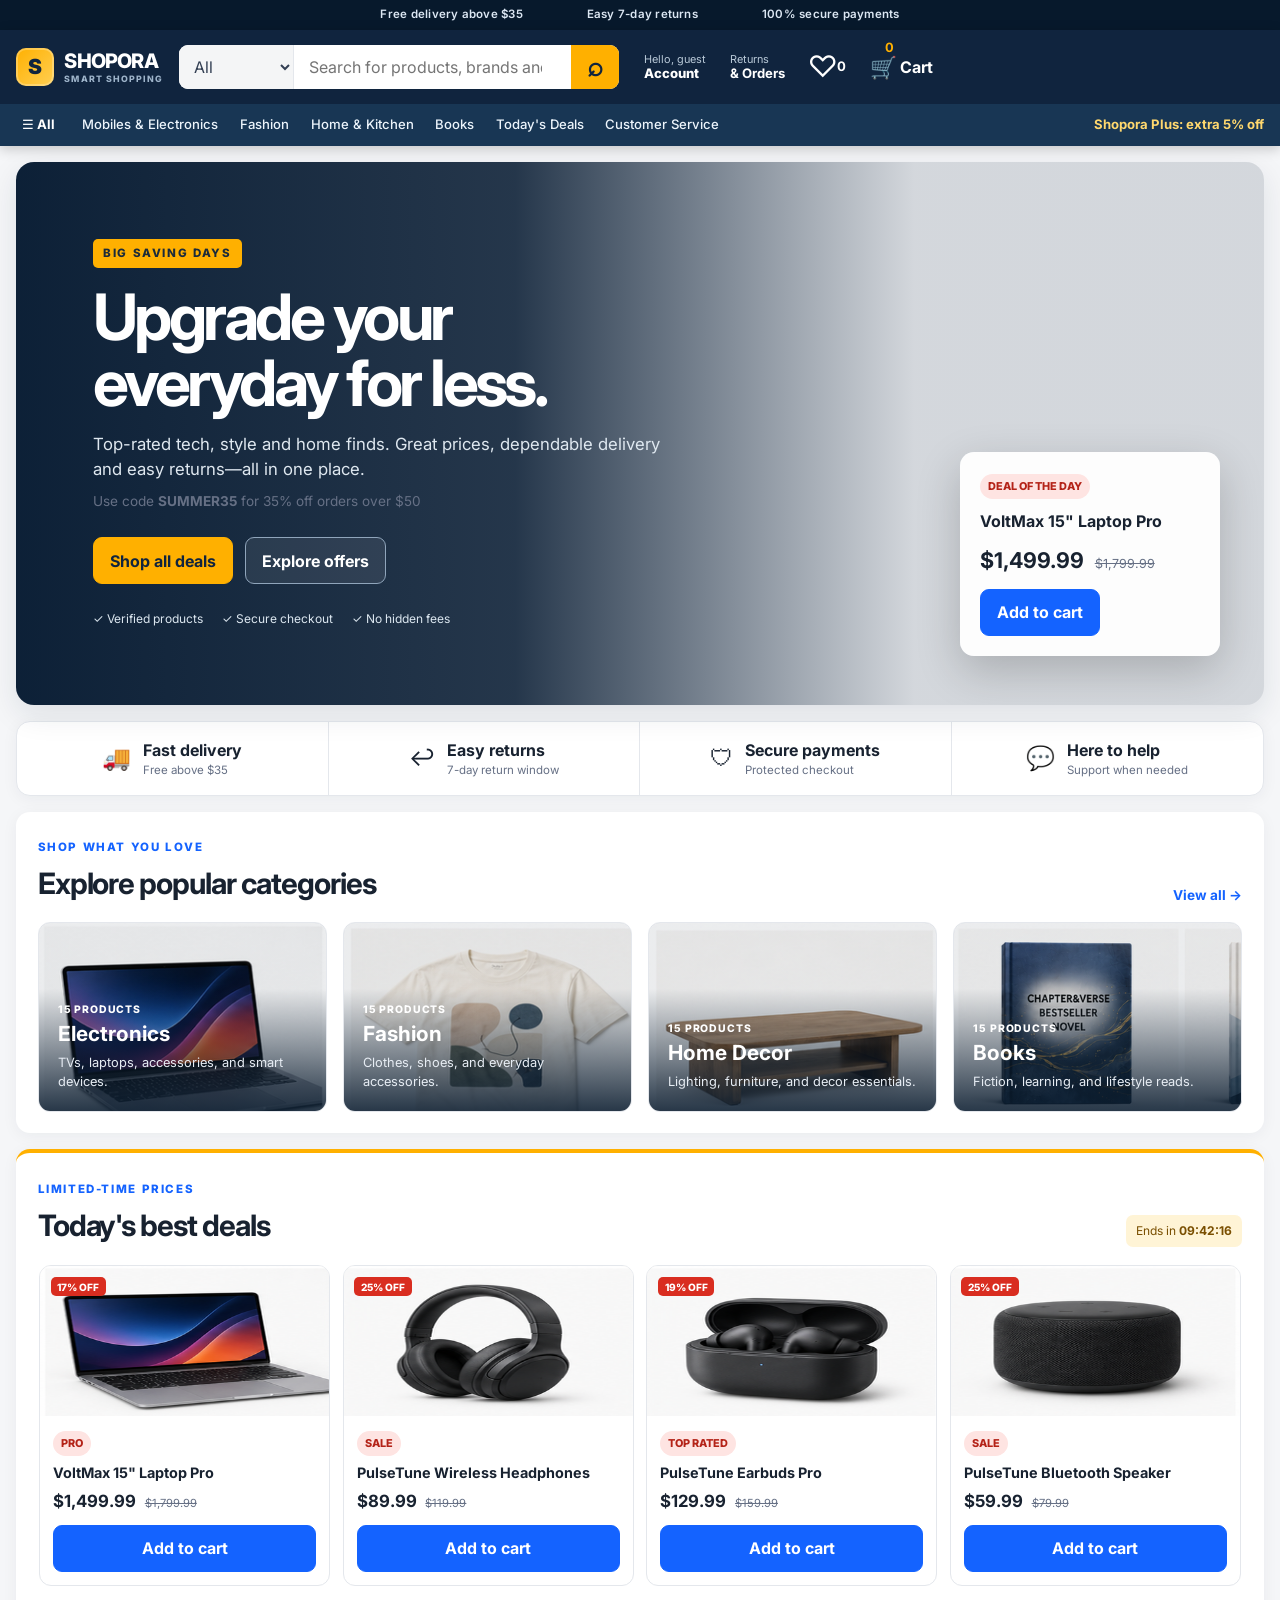
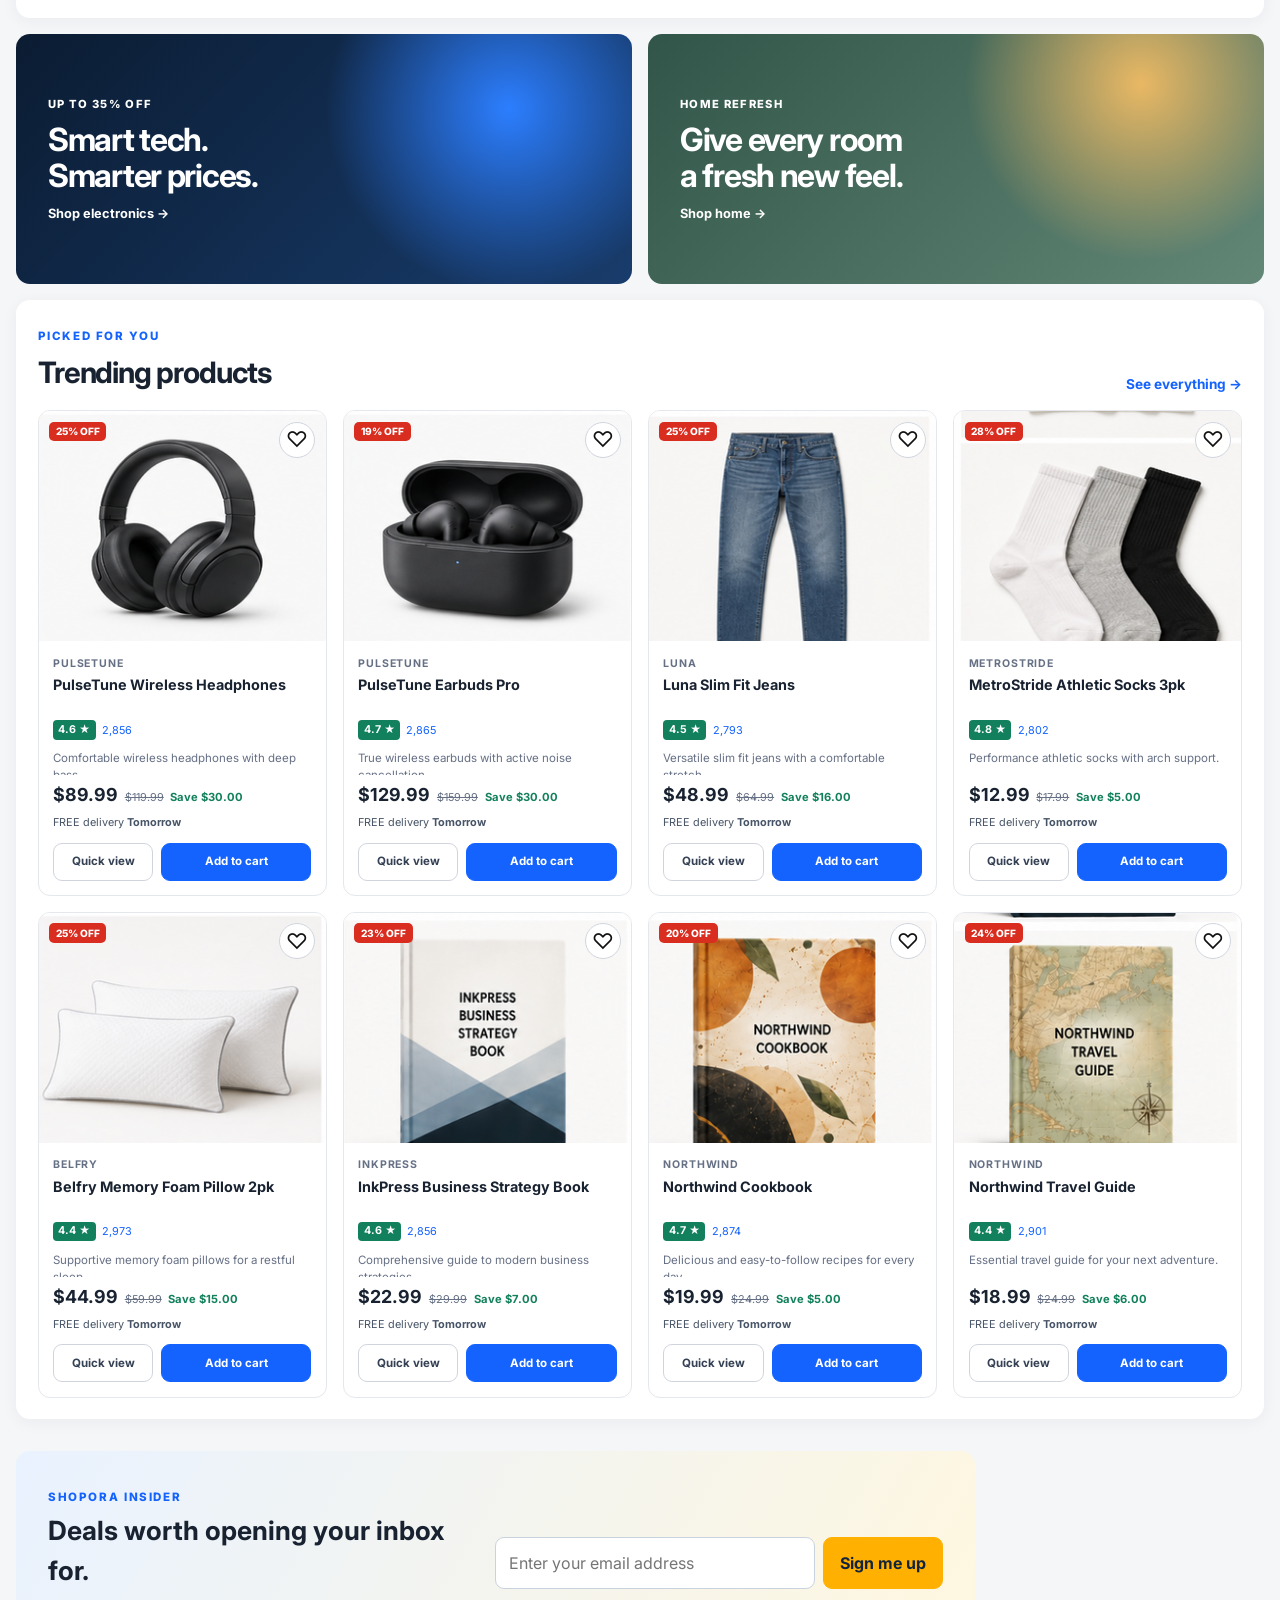
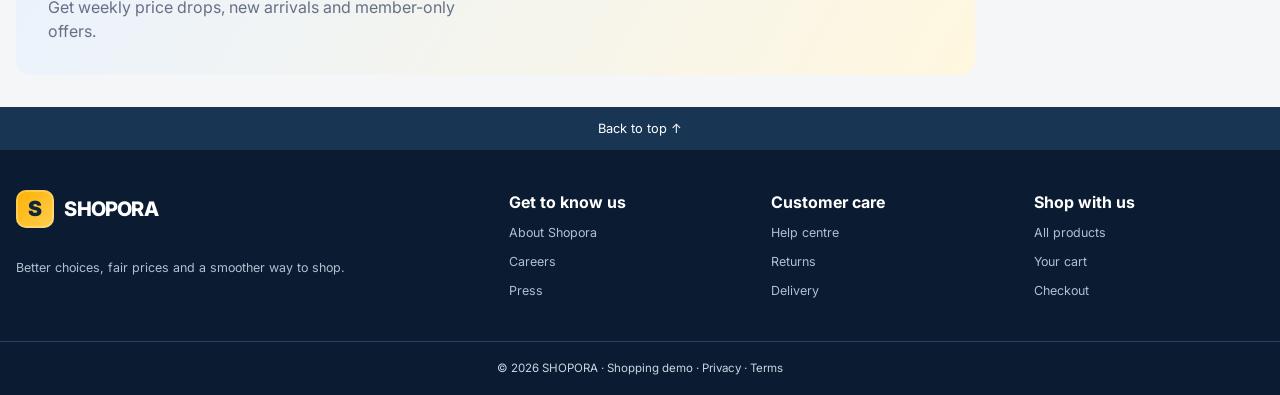
==== index.html @ 253cf6ca "Add scenario 5.4 — homepage wishlist icon says 3, real destination is empty Reuses the real, existin" ====
<!doctype html>
<html lang="en">

<head>
  <meta charset="UTF-8" />
  <meta name="viewport" content="width=device-width, initial-scale=1.0" />
  <meta name="theme-color" content="#10243e" />
  <title>SHOPORA | Everything you need, delivered</title>
  <meta name="description"
    content="Shop electronics, fashion, home essentials and books at SHOPORA with fast delivery and secure checkout." />
  <link rel="preconnect" href="https://fonts.googleapis.com" />
  <link rel="preconnect" href="https://fonts.gstatic.com" crossorigin />
  <link href="https://fonts.googleapis.com/css2?family=Inter:wght@400;500;600;700;800&display=swap" rel="stylesheet" />
  <link rel="stylesheet" href="./styles.css?v=21" />
  <link rel="icon" type="image/svg+xml" href="./favicon.svg">
</head>

<body data-page-type="homepage">
  <a class="skip-link" href="#mainContent">Skip to content</a>
  <div class="announcement"><span>Free delivery above $35</span><span>Easy 7-day returns</span><span>100% secure
      payments</span></div>
  <header class="site-header">
    <div class="nav-shell">
      <a class="brand" href="./index.html" aria-label="SHOPORA home"><span
          class="brand-mark">S</span><span>SHOPORA<small>smart shopping</small></span></a>
      <form class="searchbar" id="searchForm" role="search"><select aria-label="Search category" id="headerCategory">
          <option value="all">All</option>
          <option value="electronics">Electronics</option>
          <option value="fashion">Fashion</option>
          <option value="home">Home</option>
          <option value="books">Books</option>
        </select><input id="headerSearch" type="search" placeholder="Search for products, brands and more"
          aria-label="Search products" /><button type="submit" aria-label="Submit search">⌕</button></form>
      <nav class="account-nav" aria-label="Account links"><a href="./account.html" class="account-chip"
          data-identity-state="guest"><span class="greeting">Hello, guest</span><strong
            class="account-label">Account</strong></a><a href="./orders.html"><span>Returns</span><strong>&
            Orders</strong></a><a class="wishlist-link" href="./category.html"><span>♡</span><strong
            data-wishlist-count>0</strong></a><a class="cart-link" href="./cart.html"><span
            class="cart-glyph">🛒</span><strong data-cart-count>0</strong><b>Cart</b></a></nav>
    </div>
    <div class="dept-rail" aria-label="Department shortcuts"><button class="mobile-menu-button" type="button"
        aria-expanded="false">☰ All</button><a href="./category.html?category=electronics">Mobiles & Electronics</a><a
        href="./category.html?category=fashion">Fashion</a><a href="./category.html?category=home">Home & Kitchen</a><a
        href="./category.html?category=books">Books</a><a href="#best-deals">Today's Deals</a><a
        href="#services">Customer Service</a><span class="rail-offer" data-claim-scope="plus_members">Shopora Plus: extra 5% off</span></div>
  </header>
  <main id="mainContent">
    <section class="hero" data-claim-type="percentage" data-claim-percent="35" data-claim-code="SUMMER35"
      data-claim-min-spend="50">
      <div class="hero-copy"><span class="hero-offer">BIG SAVING DAYS</span>
        <h1>Upgrade your everyday for less.</h1>
        <p>Top-rated tech, style and home finds. Great prices, dependable delivery and easy returns—all in one place.
        </p>
        <p class="hero-promo-code" style="font-size:0.85rem;color:var(--muted);margin:-0.5rem 0 1rem;">Use code
          <strong>SUMMER35</strong> for 35% off orders over $50</p>
        <div class="hero-actions"><a class="button button-accent" href="./category.html">Shop all deals</a><a
            class="button button-ghost" href="#best-deals">Explore offers</a></div>
        <div class="hero-proof"><span>✓ Verified products</span><span>✓ Secure checkout</span><span>✓ No hidden
            fees</span></div>
      </div>
      <div class="hero-deal-card"><span class="deal-chip">Deal of the day</span>
        <p id="heroDealName">Loading…</p>
        <div><strong id="heroDealPrice"></strong><del id="heroDealOld"></del></div><button class="button button-primary"
          id="heroDealAdd">Add to cart</button>
      </div>
    </section>
    <section class="quick-benefits" id="services" aria-label="Shopping benefits">
      <article><span>🚚</span>
        <div><strong>Fast delivery</strong><small>Free above $35</small></div>
      </article>
      <article><span>↩</span>
        <div><strong>Easy returns</strong><small>7-day return window</small></div>
      </article>
      <article><span>🛡</span>
        <div><strong>Secure payments</strong><small>Protected checkout</small></div>
      </article>
      <article><span>💬</span>
        <div><strong>Here to help</strong><small>Support when needed</small></div>
      </article>
    </section>
    <section class="section category-section">
      <div class="section-heading">
        <div><span class="section-kicker">Shop what you love</span>
          <h2>Explore popular categories</h2>
        </div><a href="./category.html">View all →</a>
      </div>
      <div class="category-grid" id="categoryGrid"></div>
    </section>
    <section class="section deals-section" id="best-deals">
      <div class="section-heading">
        <div><span class="section-kicker">Limited-time prices</span>
          <h2>Today's best deals</h2>
        </div>
        <div class="countdown" data-deadline-timestamp="2026-08-30T00:00:00Z">Ends in <strong id="dealTimer" class="countdown-value">09:42:18</strong></div>
      </div>
      <div class="deal-strip" id="dealStrip"></div>
    </section>
    <section class="section promo-grid"><a class="promo-banner promo-tech"
        href="./category.html?category=electronics"><span>UP TO 35% OFF</span>
        <h2>Smart tech.<br />Smarter prices.</h2><b>Shop electronics →</b>
      </a><a class="promo-banner promo-home" href="./category.html?category=home"><span>HOME REFRESH</span>
        <h2>Give every room<br />a fresh new feel.</h2><b>Shop home →</b>
      </a></section>
    <section class="section">
      <div class="section-heading">
        <div><span class="section-kicker">Picked for you</span>
          <h2>Trending products</h2>
        </div><a href="./category.html">See everything →</a>
      </div>
      <div class="product-grid" id="featuredGrid"></div>
    </section>
    <section class="newsletter">
      <div><span class="section-kicker">SHOPORA INSIDER</span>
        <h2>Deals worth opening your inbox for.</h2>
        <p>Get weekly price drops, new arrivals and member-only offers.</p>
      </div>
      <form id="newsletterForm"><label class="sr-only" for="newsletterEmail">Email address</label><input
          id="newsletterEmail" type="email" required placeholder="Enter your email address" /><button
          class="button button-accent">Sign me up</button></form>
    </section>
  </main>
  <footer class="site-footer"><a class="back-top" href="#">Back to top ↑</a>
    <div class="footer-grid">
      <div><a class="brand footer-brand" href="./index.html"><span class="brand-mark">S</span><span>SHOPORA</span></a>
        <p>Better choices, fair prices and a smoother way to shop.</p>
      </div>
      <div><strong>Get to know us</strong><a href="#">About Shopora</a><a href="#">Careers</a><a href="#">Press</a>
      </div>
      <div><strong>Customer care</strong><a href="#">Help centre</a><a href="#">Returns</a><a href="#">Delivery</a>
      </div>
      <div><strong>Shop with us</strong><a href="./category.html">All products</a><a href="./cart.html">Your cart</a><a
          href="./checkout.html">Checkout</a></div>
    </div>
    <p class="footer-bottom">© 2026 SHOPORA · Shopping demo · Privacy · Terms</p>
  </footer>
  <template id="productCardTemplate">
    <article class="product-card">
      <div class="product-image">
        <div class="product-badge-row"><span class="discount-badge"></span><button class="wishlist-button" type="button"
            aria-label="Add to wishlist">♡</button></div>
      </div>
      <div class="product-body">
        <p class="product-brand"></p>
        <h3></h3>
        <div class="rating-line"><span class="stars"></span><span class="rating-count"></span></div>
        <p class="product-meta"></p>
        <div class="price-stack"><strong></strong><del></del><span></span></div>
        <p class="delivery-note">FREE delivery <b>Tomorrow</b></p>
        <div class="card-actions"><button class="button quick-view" type="button">Quick view</button><button
            class="button button-primary add-to-cart" type="button">Add to cart</button></div>
      </div>
    </article>
  </template>
  <div id="toastRegion" class="toast-region" aria-live="polite"></div>
  <div id="quickViewModal" class="modal" hidden></div>
  <script type="module" src="./app.js?v=24"></script>
  <script type="module" src="./demo_router.js?v=47"></script>
  <!-- AIORA JS Tag — coordination failure signal collector -->
  <script src="tag.js" data-client-id="shopora-prod" data-endpoint="/api/collect"
    data-sampling-rate="1.0" async></script>

</body>

</html>
---- styles.css ----
:root{--navy:#10243e;--navy-2:#183654;--ink:#182230;--muted:#667085;--blue:#1463ff;--blue-dark:#0c49c7;--accent:#ffb000;--accent-dark:#e69a00;--green:#12805c;--red:#d92d20;--surface:#fff;--soft:#f3f5f7;--line:#e4e7ec;--shadow:0 10px 30px rgba(16,36,62,.10);--radius:14px}*{box-sizing:border-box}html{scroll-behavior:smooth}body{margin:0;background:#f5f6f8;color:var(--ink);font-family:Inter,system-ui,sans-serif;line-height:1.5}body.modal-open{overflow:hidden}a{color:inherit;text-decoration:none}button,input,select{font:inherit}button,a{touch-action:manipulation}img{max-width:100%;display:block}.sr-only{position:absolute;width:1px;height:1px;padding:0;margin:-1px;overflow:hidden;clip:rect(0,0,0,0);white-space:nowrap;border:0}.skip-link{position:fixed;top:-4rem;left:1rem;z-index:999;background:white;padding:.8rem 1rem;border-radius:8px}.skip-link:focus{top:1rem}.announcement{height:30px;background:#07192c;color:#dce7f3;display:flex;justify-content:center;gap:4rem;align-items:center;font-size:.72rem;font-weight:600;letter-spacing:.02em}.site-header{position:sticky;top:0;z-index:50;background:var(--navy);color:#fff;box-shadow:0 3px 12px rgba(0,0,0,.2)}.nav-shell{min-height:74px;padding:.65rem max(1rem,calc((100vw - 1480px)/2));display:grid;grid-template-columns:auto auto minmax(340px,1fr) auto;align-items:center;gap:1rem}.brand{display:flex;align-items:center;gap:.65rem;color:#fff;font-size:1.25rem;font-weight:800;letter-spacing:-.04em}.brand>span:last-child{display:grid;line-height:1}.brand small{font-size:.55rem;letter-spacing:.12em;text-transform:uppercase;color:#9eb4ca;margin-top:.25rem}.brand-mark{width:38px;height:38px;border-radius:10px;display:grid;place-items:center;background:linear-gradient(135deg,var(--accent),#ffcf53);color:var(--navy);font-weight:900;font-size:1.3rem;box-shadow:inset 0 0 0 2px rgba(255,255,255,.25)}.location-button{display:grid;text-align:left;color:#fff;background:transparent;border:1px solid transparent;border-radius:8px;padding:.35rem .5rem;cursor:pointer}.location-button:hover,.account-nav a:hover{border-color:#5d7896}.location-button span,.account-nav span{font-size:.68rem;color:#b9c9d8}.location-button strong,.account-nav strong{font-size:.82rem}.searchbar{display:grid;grid-template-columns:auto minmax(0,1fr) 48px;height:44px;background:#fff;border-radius:9px;overflow:hidden;box-shadow:0 0 0 3px transparent;transition:.2s}.searchbar:focus-within{box-shadow:0 0 0 3px rgba(255,176,0,.7)}.searchbar select{max-width:115px;border:0;border-right:1px solid var(--line);background:#f4f5f6;padding:0 .65rem;color:#344054}.searchbar input{min-width:0;border:0;padding:0 .9rem;outline:0}.searchbar button{border:0;background:var(--accent);color:var(--navy);font-size:1.7rem;font-weight:700;cursor:pointer}.account-nav{display:flex;align-items:center;gap:.35rem}.account-nav a{position:relative;display:grid;border:1px solid transparent;border-radius:8px;padding:.35rem .5rem;line-height:1.15}.account-nav .wishlist-link{display:flex;align-items:center;font-size:1.35rem}.account-nav .cart-link{display:flex;align-items:center;gap:.2rem}.cart-glyph{font-size:1.35rem!important;color:white!important}.cart-link strong[data-cart-count]{position:absolute;top:-1px;left:24px;color:var(--accent);font-size:.8rem}.dept-rail{height:42px;padding:0 max(1rem,calc((100vw - 1480px)/2));background:var(--navy-2);display:flex;align-items:center;gap:1.35rem;font-size:.82rem;white-space:nowrap;overflow:auto}.dept-rail a{color:#edf5fc;font-weight:500}.dept-rail a:hover{text-decoration:underline}.mobile-menu-button{border:0;color:white;background:transparent;font-weight:700;cursor:pointer}.rail-offer{margin-left:auto;color:#ffd86e;font-weight:700}main:not(.page-shell):not(.catalog-shell){width:min(1480px,calc(100% - 2rem));margin:0 auto}.hero{position:relative;min-height:480px;margin:1rem auto 0;border-radius:18px;overflow:hidden;display:flex;align-items:center;padding:clamp(2rem,6vw,6rem);background:linear-gradient(90deg,rgba(8,28,51,.98) 0%,rgba(8,28,51,.88) 40%,rgba(8,28,51,.14) 72%),url('./assets/hero-shopora.png') center/cover no-repeat;color:#fff;box-shadow:var(--shadow)}.hero-copy{width:min(610px,58%);position:relative;z-index:2}.hero-offer,.section-kicker{font-size:.72rem;letter-spacing:.14em;font-weight:800;color:var(--blue);text-transform:uppercase}.hero-offer{display:inline-block;color:#1b2b3b;background:var(--accent);padding:.35rem .65rem;border-radius:5px}.hero h1{font-size:clamp(2.35rem,5vw,4.6rem);line-height:1.03;letter-spacing:-.055em;margin:1rem 0}.hero-copy>p{font-size:1.05rem;color:#dfe8f0;max-width:580px}.hero-actions{display:flex;gap:.75rem;margin:1.6rem 0}.button{min-height:42px;padding:.65rem 1rem;border-radius:9px;border:1px solid #d0d5dd;background:#fff;color:#344054;font-weight:700;display:inline-flex;align-items:center;justify-content:center;gap:.35rem;cursor:pointer;transition:transform .15s,box-shadow .15s,background .15s}.button:hover{transform:translateY(-1px);box-shadow:0 7px 18px rgba(16,36,62,.16)}.button:disabled,.button.disabled{opacity:.5;pointer-events:none}.button-primary{background:var(--blue);border-color:var(--blue);color:#fff}.button-primary:hover{background:var(--blue-dark)}.button-accent{background:var(--accent);border-color:var(--accent);color:#10243e}.button-accent:hover{background:#ffc029}.button-ghost{border-color:#90a5bb;background:rgba(255,255,255,.08);color:#fff}.hero-proof{display:flex;gap:1.2rem;flex-wrap:wrap;font-size:.75rem;color:#dce7f0}.hero-deal-card{position:absolute;right:3.5%;bottom:9%;width:260px;padding:1.25rem;border-radius:14px;background:rgba(255,255,255,.94);color:var(--ink);box-shadow:0 15px 45px rgba(0,0,0,.2);backdrop-filter:blur(10px)}.hero-deal-card p{font-weight:700;margin:.65rem 0}.hero-deal-card>div{display:flex;gap:.65rem;align-items:baseline;margin-bottom:.8rem}.hero-deal-card strong{font-size:1.35rem}.hero-deal-card del{color:var(--muted);font-size:.78rem}.deal-chip{display:inline-block;background:#fee4e2;color:#b42318;font-size:.68rem;font-weight:800;padding:.28rem .5rem;border-radius:99px;text-transform:uppercase}.quick-benefits{margin:1rem 0;background:#fff;border:1px solid var(--line);border-radius:var(--radius);display:grid;grid-template-columns:repeat(4,1fr);box-shadow:0 3px 16px rgba(16,36,62,.05)}.quick-benefits article{display:flex;align-items:center;justify-content:center;gap:.75rem;padding:1rem;border-right:1px solid var(--line)}.quick-benefits article:last-child{border:0}.quick-benefits article>span{font-size:1.45rem}.quick-benefits article div{display:grid}.quick-benefits small{color:var(--muted);font-size:.72rem}.section{background:#fff;border-radius:var(--radius);margin:1rem 0;padding:1.35rem;box-shadow:0 3px 16px rgba(16,36,62,.05)}.section-heading{display:flex;align-items:flex-end;justify-content:space-between;gap:1rem;margin-bottom:1rem}.section-heading h2{font-size:clamp(1.35rem,2.3vw,1.85rem);letter-spacing:-.035em;margin:.25rem 0 0}.section-heading>a{color:var(--blue);font-weight:700;font-size:.85rem}.category-grid{display:grid;grid-template-columns:repeat(4,1fr);gap:1rem}.category-card{min-height:190px;padding:1.2rem;border-radius:12px;position:relative;overflow:hidden;display:flex;flex-direction:column;justify-content:flex-end;background:#eef2f6;border:1px solid var(--line);transition:.2s}.category-card:hover{transform:translateY(-3px);box-shadow:var(--shadow)}.category-card::before{content:'';position:absolute;inset:0;background:linear-gradient(0deg,rgba(11,29,48,.88),rgba(11,29,48,.08) 65%)}.category-card.electronics{background:url('./assets/catalog/sheet-c.png') 0 0/500% auto no-repeat}.category-card.fashion{background:url('./assets/catalog/sheet-b.png') 0 0/500% auto no-repeat}.category-card.home{background:url('./assets/catalog/sheet-a.png') 0 0/500% auto no-repeat}.category-card.books{background:url('./assets/catalog/sheet-d.png') 0 0/500% auto no-repeat}.category-card strong,.category-card p,.category-card span{position:relative;color:#fff}.category-card strong{font-size:1.3rem}.category-card p{margin:.25rem 0 0;font-size:.8rem;color:#e7edf4}.category-card span{font-size:.65rem;font-weight:800;letter-spacing:.08em}.deals-section{border-top:4px solid var(--accent)}.countdown{padding:.45rem .65rem;border-radius:7px;background:#fff4d6;color:#7a4f00;font-size:.75rem}.deal-strip{display:grid;grid-auto-flow:column;grid-auto-columns:minmax(240px,1fr);gap:.8rem;overflow-x:auto;padding:.15rem .1rem .7rem;scroll-snap-type:x mandatory}.deal-card{scroll-snap-align:start;border:1px solid var(--line);border-radius:12px;overflow:hidden;background:#fff;min-width:0}.deal-card .deal-info{padding:.8rem}.deal-card h3{font-size:.9rem;margin:.35rem 0;white-space:nowrap;overflow:hidden;text-overflow:ellipsis}.deal-card .deal-price{display:flex;gap:.55rem;align-items:baseline}.deal-card .deal-price strong{font-size:1.05rem}.deal-card del{font-size:.7rem;color:var(--muted)}.deal-card .button{margin-top:.7rem;width:100%}.deal-card .product-image{height:150px;border-radius:0}.promo-grid{display:grid;grid-template-columns:1fr 1fr;gap:1rem;background:transparent;box-shadow:none;padding:0}.promo-banner{min-height:250px;border-radius:var(--radius);padding:2rem;display:flex;flex-direction:column;justify-content:center;position:relative;overflow:hidden;color:#fff}.promo-banner span{font-size:.7rem;font-weight:800;letter-spacing:.12em}.promo-banner h2{font-size:2rem;line-height:1.12;letter-spacing:-.04em;margin:.6rem 0}.promo-banner b{font-size:.8rem}.promo-tech{background:radial-gradient(circle at 80% 30%,#2c7eff,transparent 35%),linear-gradient(135deg,#0b1c32,#183c6c)}.promo-home{background:radial-gradient(circle at 80% 20%,#e9b864,transparent 33%),linear-gradient(135deg,#315548,#638776)}.product-grid{display:grid;grid-template-columns:repeat(4,minmax(0,1fr));gap:1rem}.product-card{position:relative;border:1px solid var(--line);border-radius:12px;background:#fff;overflow:hidden;min-width:0;transition:.2s}.product-card:hover{transform:translateY(-3px);box-shadow:var(--shadow);border-color:#cad2dc}.product-image{height:230px;position:relative;overflow:hidden;background-color:#f7f5f2;background-repeat:no-repeat;background-size:500% 300%;background-position:var(--sprite-x,0) var(--sprite-y,0)}.product-image.sprite-electronics{background-image:url('./assets/catalog/sheet-c.png')}.product-image.sprite-fashion{background-image:url('./assets/catalog/sheet-b.png')}.product-image.sprite-home{background-image:url('./assets/catalog/sheet-a.png')}.product-image.sprite-books{background-image:url('./assets/catalog/sheet-d.png')}.wishlist-button{position:absolute;right:.65rem;top:.65rem;width:34px;height:34px;border-radius:50%;border:1px solid #e3e7eb;background:rgba(255,255,255,.92);font-size:1.2rem;display:grid;place-items:center;cursor:pointer;z-index:2}.wishlist-button.active{background:#fff0f0;color:var(--red);border-color:#f7b3b0}.discount-badge{position:absolute;left:.65rem;top:.65rem;background:var(--red);color:#fff;border-radius:5px;padding:.25rem .4rem;font-size:.63rem;font-weight:800}.product-body{padding:.9rem}.product-brand{margin:0;color:var(--muted);font-size:.66rem;text-transform:uppercase;letter-spacing:.08em;font-weight:700}.product-card h3{font-size:.9rem;line-height:1.35;height:2.45em;margin:.25rem 0;overflow:hidden}.rating-line{display:flex;gap:.4rem;align-items:center;margin:.25rem 0}.stars{background:var(--green);color:#fff;border-radius:4px;padding:.12rem .34rem;font-size:.67rem;font-weight:700}.rating-count{color:var(--blue);font-size:.68rem}.product-meta{color:var(--muted);font-size:.72rem;height:2.2em;overflow:hidden;margin:.4rem 0}.price-stack{display:flex;align-items:baseline;gap:.42rem;flex-wrap:wrap}.price-stack strong{font-size:1.12rem}.price-stack del{color:var(--muted);font-size:.68rem}.price-stack span{color:var(--green);font-size:.7rem;font-weight:700}.delivery-note{font-size:.68rem;margin:.35rem 0 .75rem;color:#475467}.card-actions{display:grid;grid-template-columns:.8fr 1.2fr;gap:.5rem}.card-actions .button{min-height:38px;font-size:.72rem;padding:.5rem}.newsletter{margin:1rem 0 2rem;padding:2rem;border-radius:var(--radius);background:linear-gradient(120deg,#e9f2ff,#fff7df);display:flex;justify-content:space-between;align-items:center;gap:2rem}.newsletter h2{margin:.25rem 0;font-size:1.65rem}.newsletter p{margin:0;color:var(--muted)}.newsletter form{display:flex;min-width:min(500px,50%);gap:.5rem}.newsletter input{flex:1;min-width:0;border:1px solid #c9d3df;border-radius:9px;padding:.8rem}.site-footer{background:#0b1c32;color:#c9d5e2}.back-top{display:block;text-align:center;padding:.75rem;background:#183654;color:#fff;font-size:.8rem}.footer-grid{width:min(1280px,calc(100% - 2rem));margin:auto;display:grid;grid-template-columns:2fr 1fr 1fr 1fr;gap:2rem;padding:2.5rem 0}.footer-grid>div{display:grid;align-content:start;gap:.65rem}.footer-grid strong{color:#fff}.footer-grid a:not(.brand),.footer-grid p{font-size:.78rem;color:#afc0d0}.footer-brand{margin-bottom:.5rem}.footer-bottom{text-align:center;border-top:1px solid #29435f;margin:0;padding:1.1rem;font-size:.72rem}.breadcrumbs{display:flex;gap:.5rem;color:var(--muted);font-size:.76rem;margin-bottom:1rem}.breadcrumbs a{color:var(--blue)}.catalog-shell,.page-shell{width:min(1480px,calc(100% - 2rem));margin:1.25rem auto 3rem}.catalog-heading,.cart-title{display:flex;align-items:flex-end;justify-content:space-between;margin-bottom:1rem}.catalog-heading h1,.cart-title h1,.checkout-title h1{font-size:2rem;letter-spacing:-.045em;margin:.2rem 0}.catalog-heading p,.checkout-title p{color:var(--muted);margin:0}.catalog-layout{display:grid;grid-template-columns:250px minmax(0,1fr);gap:1rem}.sidebar,.summary-card,.checkout-form fieldset{background:#fff;border:1px solid var(--line);border-radius:12px;box-shadow:0 3px 12px rgba(16,36,62,.04)}.sidebar{padding:1rem;align-self:start;position:sticky;top:132px}.filter-title{display:flex;justify-content:space-between;padding-bottom:.8rem;border-bottom:1px solid var(--line)}.filter-title button{border:0;background:none;color:var(--blue);font-size:.75rem;cursor:pointer}.filter-group{display:grid;gap:.6rem;padding:1rem 0;border-bottom:1px solid var(--line);font-size:.78rem}.filter-group>span{font-weight:700}.filter-group input[type=search],.results-toolbar select,.filter-group select{width:100%;border:1px solid #d0d5dd;border-radius:7px;padding:.65rem}.filter-group input[type=range]{accent-color:var(--blue)}.filter-group output{font-size:.7rem;color:var(--blue);font-weight:700}.category-filter-list{display:grid;gap:.3rem}.category-filter-list button{border:0;background:transparent;text-align:left;padding:.4rem;border-radius:6px;cursor:pointer}.category-filter-list button.active{background:#eaf1ff;color:var(--blue);font-weight:700}.radio-row{display:flex;align-items:center;gap:.5rem}.results-toolbar{display:flex;justify-content:space-between;align-items:center;background:#fff;padding:.75rem 1rem;border-radius:10px;border:1px solid var(--line);margin-bottom:1rem}.results-toolbar p{margin:0;font-size:.8rem;color:var(--muted)}.results-toolbar label{font-size:.75rem}.results-toolbar select{width:auto;margin-left:.35rem;padding:.45rem}.catalog-grid{grid-template-columns:repeat(3,minmax(0,1fr))}.empty-results{text-align:center;background:#fff;border-radius:12px;padding:4rem 1rem}.empty-results>span{font-size:3rem}.filter-toggle{display:none}.full-width{width:100%}.page-shell{display:grid;grid-template-columns:minmax(0,1.5fr) minmax(300px,.65fr);gap:1.25rem;align-items:start}.cart-items{display:grid;gap:.75rem}.cart-item{display:grid;grid-template-columns:150px 1fr auto;gap:1rem;padding:1rem;background:#fff;border:1px solid var(--line);border-radius:12px}.cart-item .product-image{height:130px;border-radius:8px}.cart-item h3{margin:.2rem 0;font-size:1rem}.cart-item-meta{color:var(--muted);font-size:.72rem}.cart-item-price{text-align:right}.cart-item-price strong{font-size:1.1rem}.cart-item-price del{display:block;color:var(--muted);font-size:.68rem}.cart-item-actions{display:flex;align-items:center;gap:.7rem;margin-top:1rem}.quantity-control{display:flex;border:1px solid #d0d5dd;border-radius:8px;overflow:hidden}.quantity-control button,.quantity-control span{width:34px;height:32px;border:0;background:white;display:grid;place-items:center}.quantity-control button{cursor:pointer}.text-button{border:0;background:none;color:var(--blue);font-size:.72rem;cursor:pointer}.summary-card{padding:1.25rem;position:sticky;top:132px}.summary-card h2{margin:0 0 1rem;font-size:1.25rem}.summary-row{display:flex;justify-content:space-between;gap:1rem;padding:.45rem 0;font-size:.82rem}.summary-row.total{border-top:1px solid var(--line);margin-top:.6rem;padding-top:1rem;font-size:1.05rem}.summary-row.total strong{font-size:1.25rem}.summary-row.savings{color:var(--green)}.tax-note,.legal-note{font-size:.68rem;color:var(--muted)}.payment-trust{display:grid;text-align:center;margin-top:1rem;padding-top:1rem;border-top:1px solid var(--line);font-size:.75rem}.payment-trust small{color:var(--muted);margin-top:.2rem}.shipping-progress{background:#fff;border:1px solid var(--line);padding:1rem;border-radius:10px;margin-bottom:.8rem}.shipping-progress .progress-track{height:7px;background:#e5e7eb;border-radius:9px;overflow:hidden;margin-top:.55rem}.shipping-progress .progress-track i{display:block;height:100%;background:var(--green)}.shipping-progress p{margin:0;font-size:.78rem}.cart-empty{text-align:center;padding:4rem 1rem;background:#fff;border-radius:12px}.cart-empty span{font-size:3rem}.cart-recommendations{width:min(1480px,calc(100% - 2rem));margin:0 auto 2rem}.compact-header .nav-shell{grid-template-columns:auto 1fr auto}.checkout-steps{display:flex;align-items:center;justify-content:center;gap:.75rem;font-size:.76rem;color:#adc0d3}.checkout-steps i{width:60px;height:1px;background:#55718d}.checkout-steps .active{color:var(--accent);font-weight:800}.secure-label{font-size:.75rem;color:#d4e0eb}.checkout-layout{grid-template-columns:minmax(0,1.2fr) minmax(310px,.65fr)}.checkout-form{display:grid;gap:1rem}.checkout-form fieldset{padding:1.25rem;margin:0}.checkout-form legend{padding:0 .5rem;font-weight:800}.checkout-form legend span{display:inline-grid;place-items:center;width:25px;height:25px;border-radius:50%;background:var(--navy);color:#fff;font-size:.7rem;margin-right:.4rem}.form-grid{display:grid;grid-template-columns:repeat(2,1fr);gap:.9rem}.form-grid label{display:grid;gap:.4rem;font-size:.76rem;font-weight:600}.form-grid input,.form-grid select{border:1px solid #d0d5dd;border-radius:8px;padding:.75rem;background:#fff}.form-grid input:focus,.form-grid select:focus{outline:3px solid rgba(20,99,255,.15);border-color:var(--blue)}.full-span{grid-column:1/-1}.payment-options{display:grid;gap:.65rem}.payment-options label{display:flex;gap:.7rem;align-items:center;padding:.8rem;border:1px solid var(--line);border-radius:9px;cursor:pointer}.payment-options label:has(input:checked){border-color:var(--blue);background:#f2f6ff}.payment-options span{display:grid}.payment-options small{color:var(--muted)}.place-order{min-height:50px}.checkout-summary{top:112px}.mini-cart-list{display:grid;gap:.65rem;max-height:340px;overflow:auto}.mini-item{display:grid;grid-template-columns:56px 1fr auto;gap:.6rem;align-items:center}.mini-item .product-image{height:54px;border-radius:7px}.mini-item p{margin:0;font-size:.7rem}.mini-item small{color:var(--muted)}.edit-cart{display:block;color:var(--blue);font-size:.72rem;margin:1rem 0}.delivery-card{display:flex;gap:.7rem;margin-top:1rem;padding:.8rem;background:#edf9f4;border-radius:8px}.delivery-card div{display:grid}.delivery-card small{font-size:.7rem;color:var(--muted)}.order-success{position:fixed;inset:0;z-index:100;background:rgba(7,25,44,.72);display:grid;place-items:center;padding:1rem}.order-success[hidden]{display:none}.success-card{width:min(480px,100%);background:#fff;border-radius:16px;padding:2rem;text-align:center}.success-card>span{display:grid;place-items:center;margin:auto;width:64px;height:64px;border-radius:50%;background:#dff7ed;color:var(--green);font-size:2rem}.success-card h2{margin-bottom:.4rem}.toast-region{position:fixed;z-index:150;right:1rem;bottom:1rem;display:grid;gap:.5rem}.toast{background:#172b42;color:#fff;padding:.8rem 1rem;border-radius:9px;box-shadow:var(--shadow);font-size:.78rem;animation:toast-in .25s ease}.toast.success{border-left:4px solid #46c38c}.modal{position:fixed;inset:0;z-index:90;background:rgba(7,25,44,.7);display:grid;place-items:center;padding:1rem}.modal[hidden]{display:none}.modal-card{position:relative;width:min(850px,100%);max-height:90vh;overflow:auto;background:#fff;border-radius:16px;display:grid;grid-template-columns:1fr 1fr;box-shadow:0 30px 70px rgba(0,0,0,.3)}.modal-card>.product-image{height:100%;min-height:430px}.modal-copy{padding:2rem}.modal-copy h2{font-size:1.6rem;line-height:1.2}.modal-copy .price-stack strong{font-size:1.5rem}.modal-copy li{margin:.35rem 0;color:#475467}.modal-close{position:absolute;z-index:3;right:.75rem;top:.75rem;width:36px;height:36px;border:0;border-radius:50%;background:#fff;box-shadow:var(--shadow);font-size:1.2rem;cursor:pointer}@keyframes toast-in{from{transform:translateY(10px);opacity:0}}@media(max-width:1180px){.nav-shell{grid-template-columns:auto minmax(300px,1fr) auto}.location-button{display:none}.account-nav>a:nth-child(2){display:none}.product-grid{grid-template-columns:repeat(3,1fr)}.catalog-grid{grid-template-columns:repeat(2,1fr)}.hero-deal-card{display:none}}@media(max-width:820px){.announcement{gap:1.2rem}.announcement span:nth-child(n+2){display:none}.nav-shell{grid-template-columns:auto 1fr auto}.searchbar{grid-column:1/-1;grid-row:2}.account-nav>a:not(.cart-link){display:none}.dept-rail{gap:1rem}.rail-offer{display:none}.hero{min-height:520px;padding:2rem;background:linear-gradient(90deg,rgba(8,28,51,.96),rgba(8,28,51,.5)),url('./assets/hero-shopora.png') 68% center/cover}.hero-copy{width:100%}.quick-benefits{grid-template-columns:repeat(2,1fr)}.quick-benefits article:nth-child(2){border-right:0}.category-grid,.promo-grid{grid-template-columns:repeat(2,1fr)}.product-grid{grid-template-columns:repeat(2,1fr)}.catalog-layout,.page-shell{grid-template-columns:1fr}.sidebar{position:fixed;z-index:70;left:0;right:0;bottom:0;top:auto;border-radius:16px 16px 0 0;max-height:80vh;overflow:auto;transform:translateY(105%);transition:.25s}.sidebar.open{transform:translateY(0)}.filter-toggle{display:inline-flex}.summary-card{position:static}.checkout-steps{display:none}.footer-grid{grid-template-columns:repeat(2,1fr)}.modal-card{grid-template-columns:1fr}.modal-card>.product-image{min-height:300px}.cart-item{grid-template-columns:110px 1fr}.cart-item .product-image{height:105px}.cart-item-price{grid-column:2;text-align:left}.newsletter{display:grid}.newsletter form{min-width:0;width:100%}}@media(max-width:540px){main:not(.page-shell):not(.catalog-shell),.catalog-shell,.page-shell,.cart-recommendations{width:min(100% - .75rem,1480px)}.nav-shell{padding:.6rem}.brand>span:last-child{font-size:1rem}.brand small{display:none}.brand-mark{width:32px;height:32px}.searchbar select{display:none}.searchbar{grid-template-columns:1fr 45px}.dept-rail{height:38px}.hero{margin-top:.4rem;border-radius:12px;min-height:490px}.hero h1{font-size:2.55rem}.hero-proof{display:grid;gap:.35rem}.section{padding:1rem;margin:.65rem 0}.quick-benefits{margin:.65rem 0}.quick-benefits article{justify-content:flex-start;padding:.75rem}.category-grid{grid-template-columns:1fr 1fr;gap:.6rem}.category-card{min-height:150px}.promo-grid{grid-template-columns:1fr}.promo-banner{min-height:210px}.product-grid,.catalog-grid{grid-template-columns:1fr 1fr;gap:.55rem}.product-image{height:170px}.product-body{padding:.65rem}.product-meta,.delivery-note,.quick-view{display:none}.product-card h3{font-size:.78rem}.price-stack strong{font-size:.92rem}.card-actions{grid-template-columns:1fr}.card-actions .button{width:100%}.newsletter{padding:1.2rem}.newsletter form{display:grid}.footer-grid{grid-template-columns:1fr 1fr;gap:1.5rem}.footer-grid>div:first-child{grid-column:1/-1}.catalog-heading h1,.cart-title h1,.checkout-title h1{font-size:1.65rem}.results-toolbar{align-items:flex-start;gap:.7rem}.results-toolbar label{display:grid}.cart-item{grid-template-columns:85px 1fr;padding:.7rem}.cart-item .product-image{height:85px}.cart-item-actions{flex-wrap:wrap}.form-grid{grid-template-columns:1fr}.full-span{grid-column:auto}.checkout-form fieldset{padding:1rem}.modal-copy{padding:1.25rem}.modal-card>.product-image{min-height:250px}}

/* Header icon alignment */
.account-nav .wishlist-link > span {
  font-size: 1.85rem;
  line-height: 1;
  color: #fff;
}

.cart-link strong[data-cart-count] {
  top: -7px;
  left: 23px;
  line-height: 1;
}


/* Keep wishlist and discount badges from overlapping */
.product-image .discount-badge {
  max-width: calc(100% - 4.5rem);
  white-space: nowrap;
  overflow: hidden;
  text-overflow: ellipsis;
}

.product-image .wishlist-button {
  z-index: 3;
}

@media (max-width: 540px) {
  .product-image .wishlist-button {
    top: 0.5rem;
    right: 0.5rem;
    width: 30px;
    height: 30px;
  }

  .product-image .discount-badge {
    top: auto;
    bottom: 0.5rem;
    left: 0.5rem;
    max-width: calc(100% - 1rem);
  }
}


/* Final badge positioning: separate corners at every viewport size */
.product-image .wishlist-button {
  top: 0.55rem !important;
  right: 0.55rem !important;
  bottom: auto !important;
  left: auto !important;
}

.product-image .discount-badge {
  top: auto !important;
  right: auto !important;
  bottom: 0.55rem !important;
  left: 0.55rem !important;
  max-width: calc(100% - 1.1rem);
}


/* Unified product badges for every category */
.product-image .wishlist-button {
  top: 0.65rem !important;
  right: 0.65rem !important;
  bottom: auto !important;
  left: auto !important;
  width: 36px;
  height: 36px;
  padding: 0;
  border-radius: 50%;
  display: grid;
  place-items: center;
  background: rgba(255, 255, 255, 0.96);
  border: 1px solid #d0d5dd;
  color: #111;
  font-size: 1.35rem;
  line-height: 1;
  z-index: 4;
}

.product-image .discount-badge {
  top: 0.65rem !important;
  right: auto !important;
  bottom: auto !important;
  left: 0.65rem !important;
  width: max-content;
  max-width: calc(100% - 4.5rem);
  padding: 0.24rem 0.42rem;
  font-size: clamp(0.52rem, 1.8vw, 0.63rem);
  line-height: 1.2;
  white-space: nowrap;
  z-index: 3;
}

@media (max-width: 540px) {
  .product-image .wishlist-button {
    top: 0.45rem !important;
    right: 0.45rem !important;
    width: 30px;
    height: 30px;
    font-size: 1.1rem;
  }

  .product-image .discount-badge {
    top: 0.45rem !important;
    left: 0.45rem !important;
    max-width: calc(100% - 3.5rem);
    padding: 0.2rem 0.3rem;
    font-size: 0.52rem;
  }
}


/* Structural badge row: left offer and right wishlist */
.product-badge-row {
  position: absolute;
  top: 0.65rem;
  right: 0.65rem;
  left: 0.65rem;
  z-index: 5;
  display: flex;
  align-items: flex-start;
  justify-content: space-between;
  gap: 0.5rem;
  pointer-events: none;
}

.product-badge-row .discount-badge,
.product-badge-row .wishlist-button {
  position: static !important;
  inset: auto !important;
  flex: 0 0 auto;
  pointer-events: auto;
}

.product-badge-row .discount-badge {
  max-width: calc(100% - 3rem);
}

@media (max-width: 540px) {
  .product-badge-row {
    top: 0.45rem;
    right: 0.45rem;
    left: 0.45rem;
  }
}

.category-card.electronics{background:url('./assets/catalog/sheet-c.png') 0 0/500% auto no-repeat}.category-card.fashion{background:url('./assets/catalog/sheet-b.png') 0 0/500% auto no-repeat}.category-card.home{background:url('./assets/catalog/sheet-a.png') 0 0/500% auto no-repeat}.category-card.books{background:url('./assets/catalog/sheet-d.png') 0 0/500% auto no-repeat}.category-card strong,.category-card p,.category-card span{position:relative;color:#fff}.category-card strong{font-size:1.3rem}.category-card p{margin:.25rem 0 0;font-size:.8rem;color:#e7edf4}.category-card span{font-size:.65rem;font-weight:800;letter-spacing:.08em}.deals-section{border-top:4px solid var(--accent)}.countdown{padding:.45rem .65rem;border-radius:7px;background:#fff4d6;color:#7a4f00;font-size:.75rem}.deal-strip{display:grid;grid-auto-flow:column;grid-auto-columns:minmax(240px,1fr);gap:.8rem;overflow-x:auto;padding:.15rem .1rem .7rem;scroll-snap-type:x mandatory}.deal-card{scroll-snap-align:start;border:1px solid var(--line);border-radius:12px;overflow:hidden;background:#fff;min-width:0}.deal-card .deal-info{padding:.8rem}.deal-card h3{font-size:.9rem;margin:.35rem 0;white-space:nowrap;overflow:hidden;text-overflow:ellipsis}.deal-card .deal-price{display: inline-flex;gap:.55rem;align-items:baseline}.deal-card .deal-price strong{font-size:1.05rem}.deal-card del{font-size:.7rem;color:var(--muted)}.deal-card .button{margin-top:.7rem;width:100%}.deal-card .product-image{height:150px;border-radius:0}.promo-grid{display:grid;grid-template-columns:1fr 1fr;gap:1rem;background:transparent;box-shadow:none;padding:0}.promo-banner{min-height:250px;border-radius:var(--radius);padding:2rem;display: inline-flex;flex-direction:column;justify-content:center;position:relative;overflow:hidden;color:#fff}.promo-banner span{font-size:.7rem;font-weight:800;letter-spacing:.12em}.promo-banner h2{font-size:2rem;line-height:1.12;letter-spacing:-.04em;margin:.6rem 0}.promo-banner b{font-size:.8rem}.promo-tech{background:radial-gradient(circle at 80% 30%,#2c7eff,transparent 35%),linear-gradient(135deg,#0b1c32,#183c6c)}.promo-home{background:radial-gradient(circle at 80% 20%,#e9b864,transparent 33%),linear-gradient(135deg,#315548,#638776)}.product-grid{display:grid;grid-template-columns:repeat(4,minmax(0,1fr));gap:1rem}.product-card{position:relative;border:1px solid var(--line);border-radius:12px;background:#fff;overflow:hidden;min-width:0;transition:.2s}.product-card:hover{transform:translateY(-3px);box-shadow:var(--shadow);border-color:#cad2dc}.product-image{height:230px;position:relative;overflow:hidden;background-color:#f7f5f2;background-repeat:no-repeat;background-size:500% 300%;background-position:var(--sprite-x,0) var(--sprite-y,0)}.product-image.sprite-electronics{background-image:url('./assets/catalog/sheet-c.png')}.product-image.sprite-fashion{background-image:url('./assets/catalog/sheet-b.png')}.product-image.sprite-home{background-image:url('./assets/catalog/sheet-a.png')}.product-image.sprite-books{background-image:url('./assets/catalog/sheet-d.png')}.wishlist-button{position:absolute;right:.65rem;top:.65rem;width:34px;height:34px;border-radius:50%;border:1px solid #e3e7eb;background:rgba(255,255,255,.92);font-size:1.2rem;display:grid;place-items:center;cursor:pointer;z-index:2}.wishlist-button.active{background:#fff0f0;color:var(--red);border-color:#f7b3b0}.discount-badge{position:absolute;left:.65rem;top:.65rem;background:var(--red);color:#fff;border-radius:5px;padding:.25rem .4rem;font-size:.63rem;font-weight:800}.product-body{padding:.9rem}.product-brand{margin:0;color:var(--muted);font-size:.66rem;text-transform:uppercase;letter-spacing:.08em;font-weight:700}.product-card h3{font-size:.9rem;line-height:1.35;height:2.45em;margin:.25rem 0;overflow:hidden}.rating-line{display: inline-flex;gap:.4rem;align-items:center;margin:.25rem 0}.stars{background:var(--green);color:#fff;border-radius:4px;padding:.12rem .34rem;font-size:.67rem;font-weight:700}.rating-count{color:var(--blue);font-size:.68rem}.product-meta{color:var(--muted);font-size:.72rem;height:2.2em;overflow:hidden;margin:.4rem 0}.price-stack{display: inline-flex;align-items:baseline;gap:.42rem;flex-wrap:wrap}.price-stack strong{font-size:1.12rem}.price-stack del{color:var(--muted);font-size:.68rem}.price-stack span{color:var(--green);font-size:.7rem;font-weight:700}.delivery-note{font-size:.68rem;margin:.35rem 0 .75rem;color:#475467}.card-actions{display:grid;grid-template-columns:.8fr 1.2fr;gap:.5rem}.card-actions .button{min-height:38px;font-size:.72rem;padding:.5rem}.newsletter{margin:1rem 0 2rem;padding:2rem;border-radius:var(--radius);background:linear-gradient(120deg,#e9f2ff,#fff7df);display: inline-flex;justify-content:space-between;align-items:center;gap:2rem}.newsletter h2{margin:.25rem 0;font-size:1.65rem}.newsletter p{margin:0;color:var(--muted)}.newsletter form{display: inline-flex;min-width:min(500px,50%);gap:.5rem}.newsletter input{flex:1;min-width:0;border:1px solid #c9d3df;border-radius:9px;padding:.8rem}.site-footer{background:#0b1c32;color:#c9d5e2}.back-top{display:block;text-align:center;padding:.75rem;background:#183654;color:#fff;font-size:.8rem}.footer-grid{width:min(1280px,calc(100% - 2rem));margin:auto;display:grid;grid-template-columns:2fr 1fr 1fr 1fr;gap:2rem;padding:2.5rem 0}.footer-grid>div{display:grid;align-content:start;gap:.65rem}.footer-grid strong{color:#fff}.footer-grid a:not(.brand),.footer-grid p{font-size:.78rem;color:#afc0d0}.footer-brand{margin-bottom:.5rem}.footer-bottom{text-align:center;border-top:1px solid #29435f;margin:0;padding:1.1rem;font-size:.72rem}.breadcrumbs{display: inline-flex;gap:.5rem;color:var(--muted);font-size:.76rem;margin-bottom:1rem}.breadcrumbs a{color:var(--blue)}.catalog-shell,.page-shell{width:min(1480px,calc(100% - 2rem));margin:1.25rem auto 3rem}.catalog-heading,.cart-title{display:flex;align-items:flex-end;justify-content:space-between;margin-bottom:1rem}.catalog-heading h1,.cart-title h1,.checkout-title h1{font-size:2rem;letter-spacing:-.045em;margin:.2rem 0}.catalog-heading p,.checkout-title p{color:var(--muted);margin:0}.catalog-layout{display:grid;grid-template-columns:250px minmax(0,1fr);gap:1rem}.sidebar,.summary-card,.checkout-form fieldset{background:#fff;border:1px solid var(--line);border-radius:12px;box-shadow:0 3px 12px rgba(16,36,62,.04)}.sidebar{padding:1rem;align-self:start;position:sticky;top:132px}.filter-title{display: inline-flex;justify-content:space-between;padding-bottom:.8rem;border-bottom:1px solid var(--line)}.filter-title button{border:0;background:none;color:var(--blue);font-size:.75rem;cursor:pointer}.filter-group{display:grid;gap:.6rem;padding:1rem 0;border-bottom:1px solid var(--line);font-size:.78rem}.filter-group>span{font-weight:700}.filter-group input[type=search],.results-toolbar select,.filter-group select{width:100%;border:1px solid #d0d5dd;border-radius:7px;padding:.65rem}.filter-group input[type=range]{accent-color:var(--blue)}.filter-group output{font-size:.7rem;color:var(--blue);font-weight:700}.category-filter-list{display:grid;gap:.3rem}.category-filter-list button{border:0;background:transparent;text-align:left;padding:.4rem;border-radius:6px;cursor:pointer}.category-filter-list button.active{background:#eaf1ff;color:var(--blue);font-weight:700}.radio-row{display: inline-flex;align-items:center;gap:.5rem}.results-toolbar{display: inline-flex;justify-content:space-between;align-items:center;background:#fff;padding:.75rem 1rem;border-radius:10px;border:1px solid var(--line);margin-bottom:1rem}.results-toolbar p{margin:0;font-size:.8rem;color:var(--muted)}.results-toolbar label{font-size:.75rem}.results-toolbar select{width:auto;margin-left:.35rem;padding:.45rem}.catalog-grid{grid-template-columns:repeat(3,minmax(0,1fr))}.empty-results{text-align:center;background:#fff;border-radius:12px;padding:4rem 1rem}.empty-results>span{font-size:3rem}.filter-toggle{display:none}.full-width{width:100%}.page-shell{display:grid;grid-template-columns:minmax(0,1.5fr) minmax(300px,.65fr);gap:1.25rem;align-items:start}.cart-items{display:grid;gap:.75rem}.cart-item{display:grid;grid-template-columns:150px 1fr auto;gap:1rem;padding:1rem;background:#fff;border:1px solid var(--line);border-radius:12px}.cart-item .product-image{height:130px;border-radius:8px}.cart-item h3{margin:.2rem 0;font-size:1rem}.cart-item-meta{color:var(--muted);font-size:.72rem}.cart-item-price{text-align:right}.cart-item-price strong{font-size:1.1rem}.cart-item-price del{display:block;color:var(--muted);font-size:.68rem}.cart-item-actions{display: inline-flex;align-items:center;gap:.7rem;margin-top:1rem}.quantity-control{display: inline-flex;border:1px solid #d0d5dd;border-radius:8px;overflow:hidden}.quantity-control button,.quantity-control span{width:34px;height:32px;border:0;background:white;display:grid;place-items:center}.quantity-control button{cursor:pointer}.text-button{border:0;background:none;color:var(--blue);font-size:.72rem;cursor:pointer}.summary-card{padding:1.25rem;position:sticky;top:132px}.summary-card h2{margin:0 0 1rem;font-size:1.25rem}.summary-row{display:flex;justify-content:space-between;gap:1rem;padding:.45rem 0;font-size:.82rem}.summary-row.total{border-top:1px solid var(--line);margin-top:.6rem;padding-top:1rem;font-size:1.05rem}.summary-row.total strong{font-size:1.25rem}.summary-row.savings{color:var(--green)}.tax-note,.legal-note{font-size:.68rem;color:var(--muted)}.payment-trust{display:grid;text-align:center;margin-top:1rem;padding-top:1rem;border-top:1px solid var(--line);font-size:.75rem}.payment-trust small{color:var(--muted);margin-top:.2rem}.shipping-progress{background:#fff;border:1px solid var(--line);padding:1rem;border-radius:10px;margin-bottom:.8rem}.shipping-progress .progress-track{height:7px;background:#e5e7eb;border-radius:9px;overflow:hidden;margin-top:.55rem}.shipping-progress .progress-track i{display:block;height:100%;background:var(--green)}.shipping-progress p{margin:0;font-size:.78rem}.cart-empty{text-align:center;padding:4rem 1rem;background:#fff;border-radius:12px}.cart-empty span{font-size:3rem}.cart-recommendations{width:min(1480px,calc(100% - 2rem));margin:0 auto 2rem}.compact-header .nav-shell{grid-template-columns:auto 1fr auto}.checkout-steps{display: inline-flex;align-items:center;justify-content:center;gap:.75rem;font-size:.76rem;color:#adc0d3}.checkout-steps i{width:60px;height:1px;background:#55718d}.checkout-steps .active{color:var(--accent);font-weight:800}.secure-label{font-size:.75rem;color:#d4e0eb}.checkout-layout{grid-template-columns:minmax(0,1.2fr) minmax(310px,.65fr)}.checkout-form{display:grid;gap:1rem}.checkout-form fieldset{padding:1.25rem;margin:0}.checkout-form legend{padding:0 .5rem;font-weight:800}.checkout-form legend span{display:inline-grid;place-items:center;width:25px;height:25px;border-radius:50%;background:var(--navy);color:#fff;font-size:.7rem;margin-right:.4rem}.form-grid{display:grid;grid-template-columns:repeat(2,1fr);gap:.9rem}.form-grid label{display:grid;gap:.4rem;font-size:.76rem;font-weight:600}.form-grid input,.form-grid select{border:1px solid #d0d5dd;border-radius:8px;padding:.75rem;background:#fff}.form-grid input:focus,.form-grid select:focus{outline:3px solid rgba(20,99,255,.15);border-color:var(--blue)}.full-span{grid-column:1/-1}.payment-options{display:grid;gap:.65rem}.payment-options label{display: inline-flex;gap:.7rem;align-items:center;padding:.8rem;border:1px solid var(--line);border-radius:9px;cursor:pointer}.payment-options label:has(input:checked){border-color:var(--blue);background:#f2f6ff}.payment-options span{display:grid}.payment-options small{color:var(--muted)}.place-order{min-height:50px}.checkout-summary{top:112px}.mini-cart-list{display:grid;gap:.65rem;max-height:340px;overflow:auto}.mini-item{display:grid;grid-template-columns:56px 1fr auto;gap:.6rem;align-items:center}.mini-item .product-image{height:54px;border-radius:7px}.mini-item p{margin:0;font-size:.7rem}.mini-item small{color:var(--muted)}.edit-cart{display:block;color:var(--blue);font-size:.72rem;margin:1rem 0}.delivery-card{display: inline-flex;gap:.7rem;margin-top:1rem;padding:.8rem;background:#edf9f4;border-radius:8px}.delivery-card div{display:grid}.delivery-card small{font-size:.7rem;color:var(--muted)}.order-success{position:fixed;inset:0;z-index:100;background:rgba(7,25,44,.72);display:grid;place-items:center;padding:1rem}.order-success[hidden]{display:none}.success-card{width:min(480px,100%);background:#fff;border-radius:16px;padding:2rem;text-align:center}.success-card>span{display:grid;place-items:center;margin:auto;width:64px;height:64px;border-radius:50%;background:#dff7ed;color:var(--green);font-size:2rem}.success-card h2{margin-bottom:.4rem}.toast-region{position:fixed;z-index:150;right:1rem;bottom:1rem;display:grid;gap:.5rem}.toast{background:#172b42;color:#fff;padding:.8rem 1rem;border-radius:9px;box-shadow:var(--shadow);font-size:.78rem;animation:toast-in .25s ease}.toast.success{border-left:4px solid #46c38c}.modal{position:fixed;inset:0;z-index:90;background:rgba(7,25,44,.7);display:grid;place-items:center;padding:1rem}.modal[hidden]{display:none}.modal-card{position:relative;width:min(850px,100%);max-height:90vh;overflow:auto;background:#fff;border-radius:16px;display:grid;grid-template-columns:1fr 1fr;box-shadow:0 30px 70px rgba(0,0,0,.3)}.modal-card>.product-image{height:100%;min-height:430px}.modal-copy{padding:2rem}.modal-copy h2{font-size:1.6rem;line-height:1.2}.modal-copy .price-stack strong{font-size:1.5rem}.modal-copy li{margin:.35rem 0;color:#475467}.modal-close{position:absolute;z-index:3;right:.75rem;top:.75rem;width:36px;height:36px;border:0;border-radius:50%;background:#fff;box-shadow:var(--shadow);font-size:1.2rem;cursor:pointer}@keyframes toast-in{from{transform:translateY(10px);opacity:0}}@media(max-width:1180px){.nav-shell{grid-template-columns:auto minmax(300px,1fr) auto}.location-button{display:none}.account-nav>a:nth-child(2){display:none}.product-grid{grid-template-columns:repeat(3,1fr)}.catalog-grid{grid-template-columns:repeat(2,1fr)}.hero-deal-card{display:none}}@media(max-width:820px){.announcement{gap:1.2rem}.announcement span:nth-child(n+2){display:none}.nav-shell{grid-template-columns:auto 1fr auto}.searchbar{grid-column:1/-1;grid-row:2}.account-nav>a:not(.cart-link){display:none}.dept-rail{gap:1rem}.rail-offer{display:none}.hero{min-height:520px;padding:2rem;background:linear-gradient(90deg,rgba(8,28,51,.96),rgba(8,28,51,.5)),url('./assets/hero-shopora.png') 68% center/cover}.hero-copy{width:100%}.quick-benefits{grid-template-columns:repeat(2,1fr)}.quick-benefits article:nth-child(2){border-right:0}.category-grid,.promo-grid{grid-template-columns:repeat(2,1fr)}.product-grid{grid-template-columns:repeat(2,1fr)}.catalog-layout,.page-shell{grid-template-columns:1fr}.sidebar{position:fixed;z-index:70;left:0;right:0;bottom:0;top:auto;border-radius:16px 16px 0 0;max-height:80vh;overflow:auto;transform:translateY(105%);transition:.25s}.sidebar.open{transform:translateY(0)}.filter-toggle{display:inline-flex}.summary-card{position:static}.checkout-steps{display:none}.footer-grid{grid-template-columns:repeat(2,1fr)}.modal-card{grid-template-columns:1fr}.modal-card>.product-image{min-height:300px}.cart-item{grid-template-columns:110px 1fr}.cart-item .product-image{height:105px}.cart-item-price{grid-column:2;text-align:left}.newsletter{display:grid}.newsletter form{min-width:0;width:100%}}@media(max-width:540px){main:not(.page-shell):not(.catalog-shell),.catalog-shell,.page-shell,.cart-recommendations{width:min(100% - .75rem,1480px)}.nav-shell{padding:.6rem}.brand>span:last-child{font-size:1rem}.brand small{display:none}.brand-mark{width:32px;height:32px}.searchbar select{display:none}.searchbar{grid-template-columns:1fr 45px}.dept-rail{height:38px}.hero{margin-top:.4rem;border-radius:12px;min-height:490px}.hero h1{font-size:2.55rem}.hero-proof{display:grid;gap:.35rem}.section{padding:1rem;margin:.65rem 0}.quick-benefits{margin:.65rem 0}.quick-benefits article{justify-content:flex-start;padding:.75rem}.category-grid{grid-template-columns:1fr 1fr;gap:.6rem}.category-card{min-height:150px}.promo-grid{grid-template-columns:1fr}.promo-banner{min-height:210px}.product-grid,.catalog-grid{grid-template-columns:1fr 1fr;gap:.55rem}.product-image{height:170px}.product-body{padding:.65rem}.product-meta,.delivery-note,.quick-view{display:none}.product-card h3{font-size:.78rem}.price-stack strong{font-size:.92rem}.card-actions{grid-template-columns:1fr}.card-actions .button{width:100%}.newsletter{padding:1.2rem}.newsletter form{display:grid}.footer-grid{grid-template-columns:1fr 1fr;gap:1.5rem}.footer-grid>div:first-child{grid-column:1/-1}.catalog-heading h1,.cart-title h1,.checkout-title h1{font-size:1.65rem}.results-toolbar{align-items:flex-start;gap:.7rem}.results-toolbar label{display:grid}.cart-item{grid-template-columns:85px 1fr;padding:.7rem}.cart-item .product-image{height:85px}.cart-item-actions{flex-wrap:wrap}.form-grid{grid-template-columns:1fr}.full-span{grid-column:auto}.checkout-form fieldset{padding:1rem}.modal-copy{padding:1.25rem}.modal-card>.product-image{min-height:250px}}

/* Header icon alignment */
.account-nav .wishlist-link > span {
  font-size: 1.85rem;
  line-height: 1;
  color: #fff;
}

.cart-link strong[data-cart-count] {
  top: -7px;
  left: 23px;
  line-height: 1;
}


/* Keep wishlist and discount badges from overlapping */
.product-image .discount-badge {
  max-width: calc(100% - 4.5rem);
  white-space: nowrap;
  overflow: hidden;
  text-overflow: ellipsis;
}

.product-image .wishlist-button {
  z-index: 3;
}

@media (max-width: 540px) {
  .product-image .wishlist-button {
    top: 0.5rem;
    right: 0.5rem;
    width: 30px;
    height: 30px;
  }

  .product-image .discount-badge {
    top: auto;
    bottom: 0.5rem;
    left: 0.5rem;
    max-width: calc(100% - 1rem);
  }
}


/* Final badge positioning: separate corners at every viewport size */
.product-image .wishlist-button {
  top: 0.55rem !important;
  right: 0.55rem !important;
  bottom: auto !important;
  left: auto !important;
}

.product-image .discount-badge {
  top: auto !important;
  right: auto !important;
  bottom: 0.55rem !important;
  left: 0.55rem !important;
  max-width: calc(100% - 1.1rem);
}


/* Unified product badges for every category */
.product-image .wishlist-button {
  top: 0.65rem !important;
  right: 0.65rem !important;
  bottom: auto !important;
  left: auto !important;
  width: 36px;
  height: 36px;
  padding: 0;
  border-radius: 50%;
  display: grid;
  place-items: center;
  background: rgba(255, 255, 255, 0.96);
  border: 1px solid #d0d5dd;
  color: #111;
  font-size: 1.35rem;
  line-height: 1;
  z-index: 4;
}

.product-image .discount-badge {
  top: 0.65rem !important;
  right: auto !important;
  bottom: auto !important;
  left: 0.65rem !important;
  width: max-content;
  max-width: calc(100% - 4.5rem);
  padding: 0.24rem 0.42rem;
  font-size: clamp(0.52rem, 1.8vw, 0.63rem);
  line-height: 1.2;
  white-space: nowrap;
  z-index: 3;
}

@media (max-width: 540px) {
  .product-image .wishlist-button {
    top: 0.45rem !important;
    right: 0.45rem !important;
    width: 30px;
    height: 30px;
    font-size: 1.1rem;
  }

  .product-image .discount-badge {
    top: 0.45rem !important;
    left: 0.45rem !important;
    max-width: calc(100% - 3.5rem);
    padding: 0.2rem 0.3rem;
    font-size: 0.52rem;
  }
}


/* Structural badge row: left offer and right wishlist */
.product-badge-row {
  position: absolute;
  top: 0.65rem;
  right: 0.65rem;
  left: 0.65rem;
  z-index: 5;
  display: inline-flex;
  align-items: flex-start;
  justify-content: space-between;
  gap: 0.5rem;
  pointer-events: none;
}

.product-badge-row .discount-badge,
.product-badge-row .wishlist-button {
  position: static !important;
  inset: auto !important;
  flex: 0 0 auto;
  pointer-events: auto;
}

.product-badge-row .discount-badge {
  max-width: calc(100% - 3rem);
}

@media (max-width: 540px) {
  .product-badge-row {
    top: 0.45rem;
    right: 0.45rem;
    left: 0.45rem;
  }
}

.category-card.electronics { background: url('./assets/catalog/sprite-electronics.png') 0 0/500% auto no-repeat; }
.category-card.fashion { background: url('./assets/catalog/sprite-fashion.png') 0 0/500% auto no-repeat; }
.category-card.home { background: url('./assets/catalog/sprite-home.png') 0 0/500% auto no-repeat; }
.category-card.books { background: url('./assets/catalog/sprite-books.png') 0 0/400% auto no-repeat; }
.sprite-electronics { background-image: url('./assets/catalog/sprite-electronics.png') !important; background-size: 510% 306% !important; }
.sprite-fashion { background-image: url('./assets/catalog/sprite-fashion.png') !important; background-size: 510% 306% !important; }
.sprite-home { background-image: url('./assets/catalog/sprite-home.png') !important; background-size: 510% 306% !important; }
.sprite-books { background-image: url('./assets/catalog/sprite-books.png') !important; background-size: 510% 306% !important; }

/* Added for demo spec 2.4.1 */
.account-nav .account-label { font-weight: 800; }

/* Added for demo spec 2.4.2 */
.loyalty-chip {
  display: inline-flex;
  align-items: center;
  gap: 0.35rem;
  background: linear-gradient(135deg, #FFD700, #FDB931);
  color: #1a1a1a;
  padding: 0.3rem 0.75rem;
  border-radius: 50px;
  font-size: 0.68rem;
  font-weight: 700;
  box-shadow: 0 2px 4px rgba(0,0,0,0.15);
  margin-right: 0.5rem;
  height: max-content;
}
.loyalty-chip .points {
  background: rgba(255,255,255,0.6);
  padding: 0.1rem 0.4rem;
  border-radius: 50px;
  font-weight: 800;
}
.loyalty-chip .tier-threshold {
  opacity: 0.75;
  font-weight: 600;
  font-size: 0.6rem;
}

.loyalty-chip span { color: #000 !important; }

/* Fix: catalog-results column needs min-width:0 to prevent grid blowout */
.catalog-results {
  min-width: 0;
  width: 100%;
}

/* Fix: results-toolbar needs width:100% so space-between works correctly */
.results-toolbar {
  width: 100%;
}
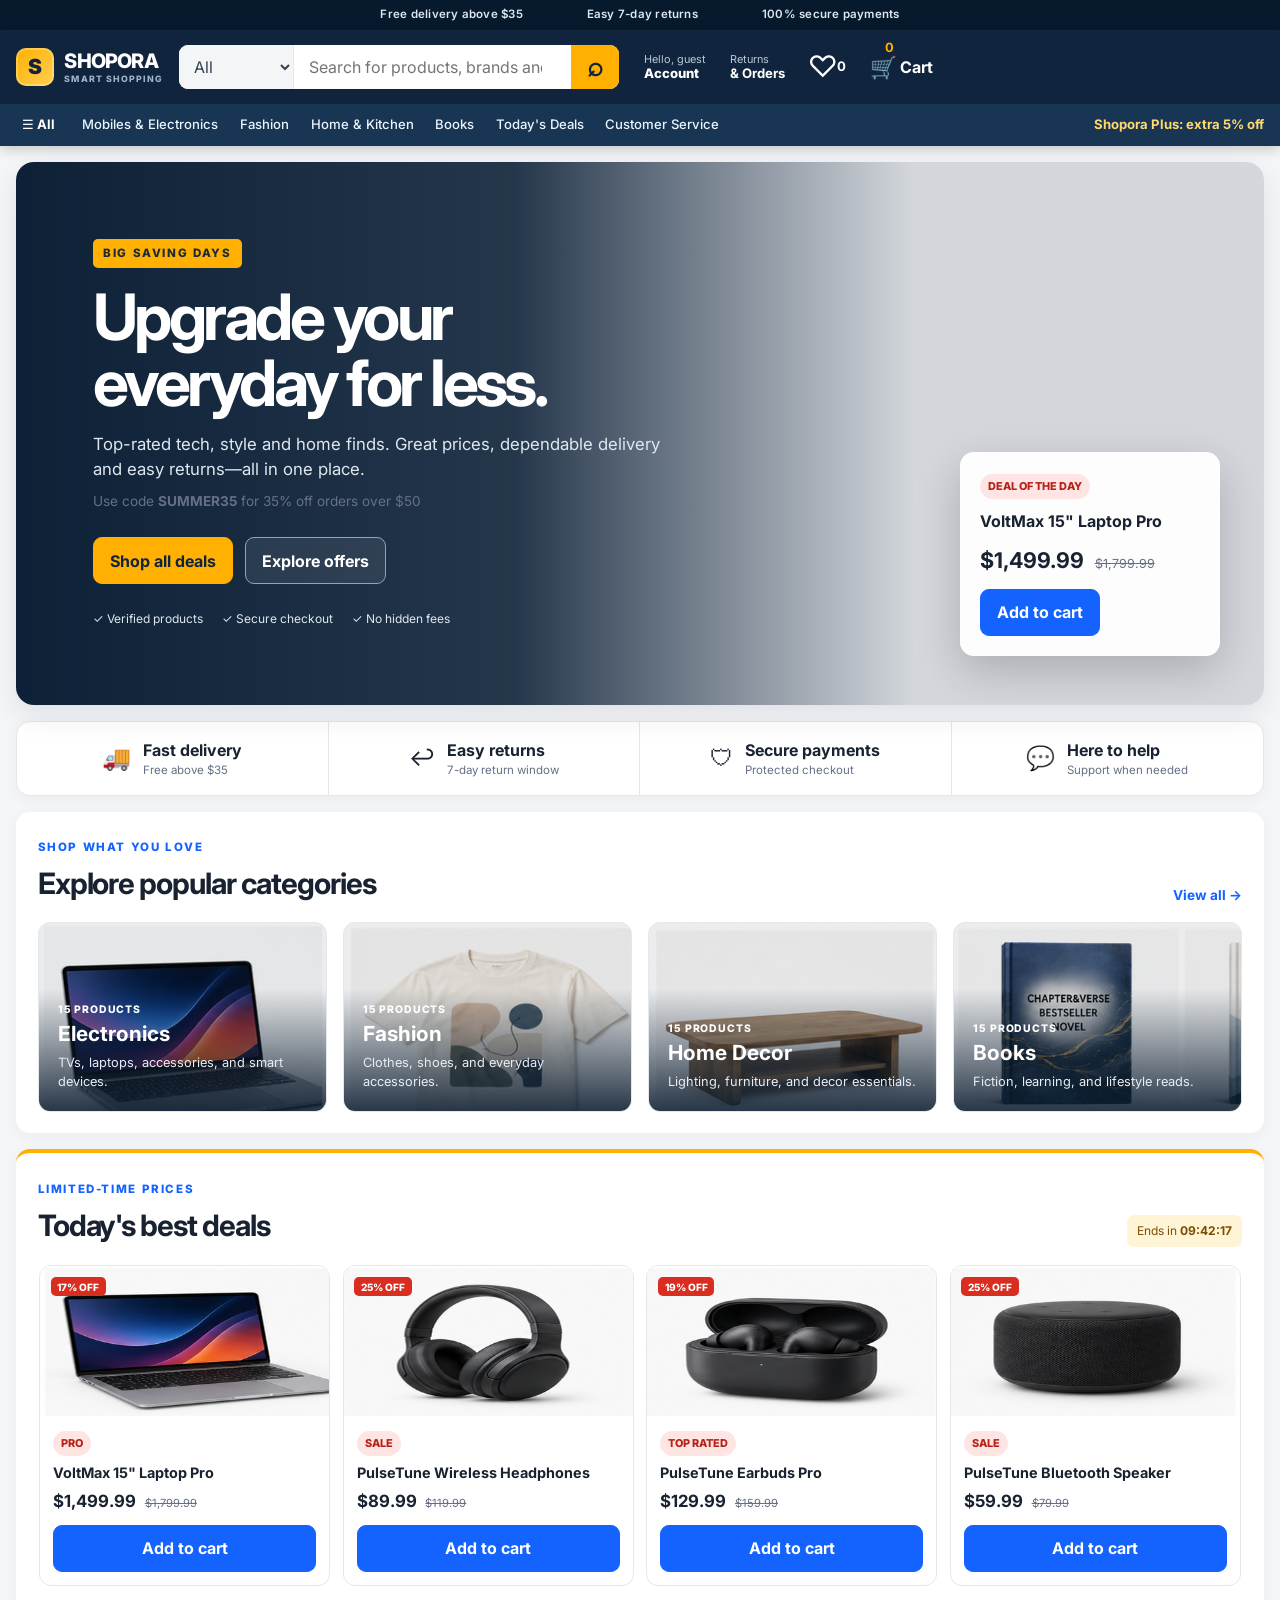
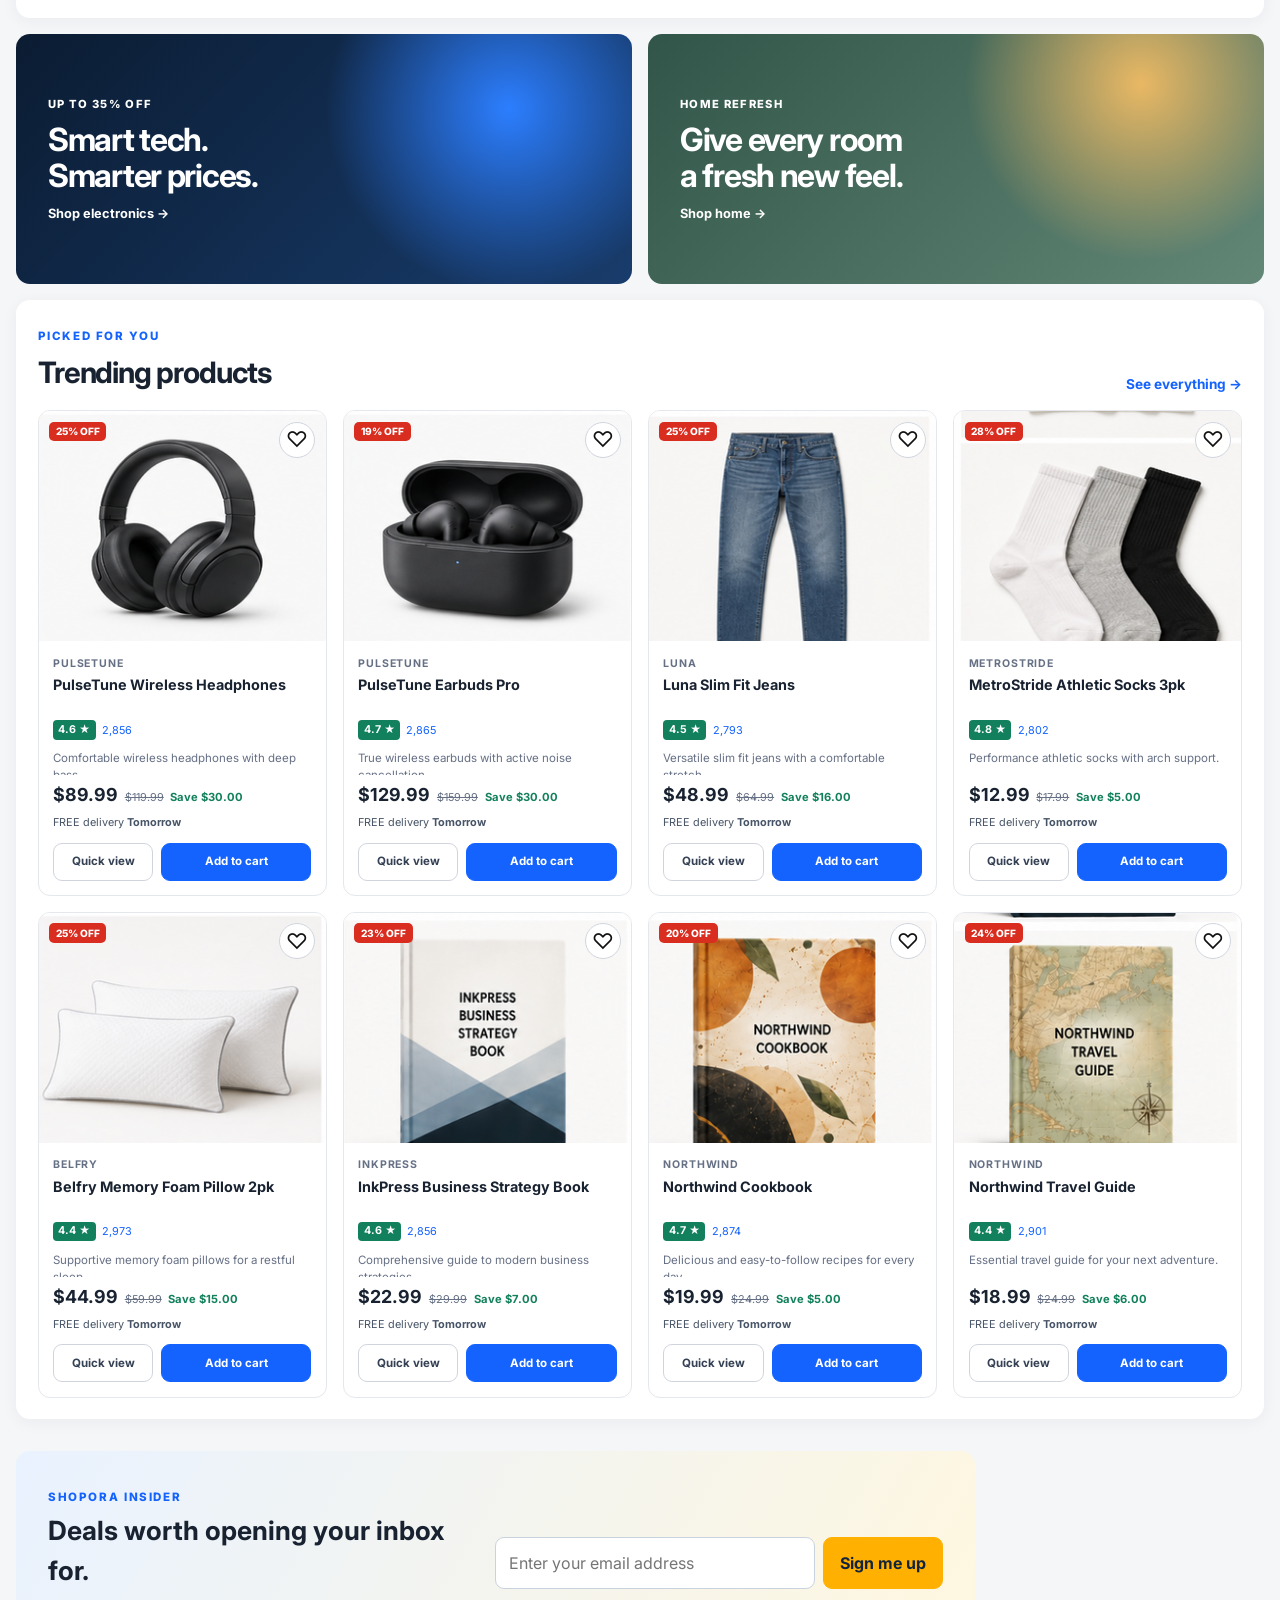
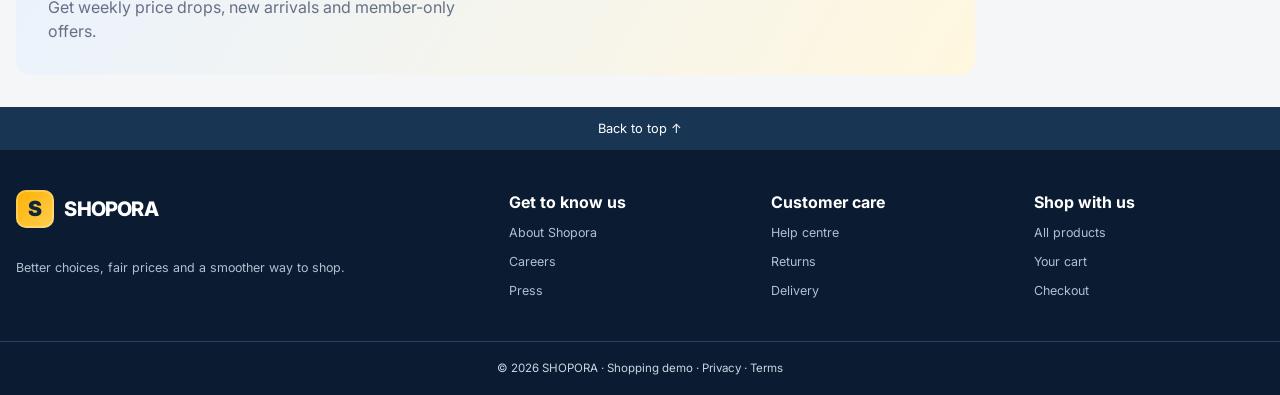
==== commit 149e15d5: "Capture PDP price-exclusion fine print as a tile signal (4.1) The "Excluded from category promo - ne" ====
--- a/index.html
+++ b/index.html
@@ -154,7 +154,7 @@
   <div id="toastRegion" class="toast-region" aria-live="polite"></div>
   <div id="quickViewModal" class="modal" hidden></div>
   <script type="module" src="./app.js?v=24"></script>
-  <script type="module" src="./demo_router.js?v=47"></script>
+  <script type="module" src="./demo_router.js?v=54"></script>
   <!-- AIORA JS Tag — coordination failure signal collector -->
   <script src="tag.js" data-client-id="shopora-prod" data-endpoint="/api/collect"
     data-sampling-rate="1.0" async></script>
